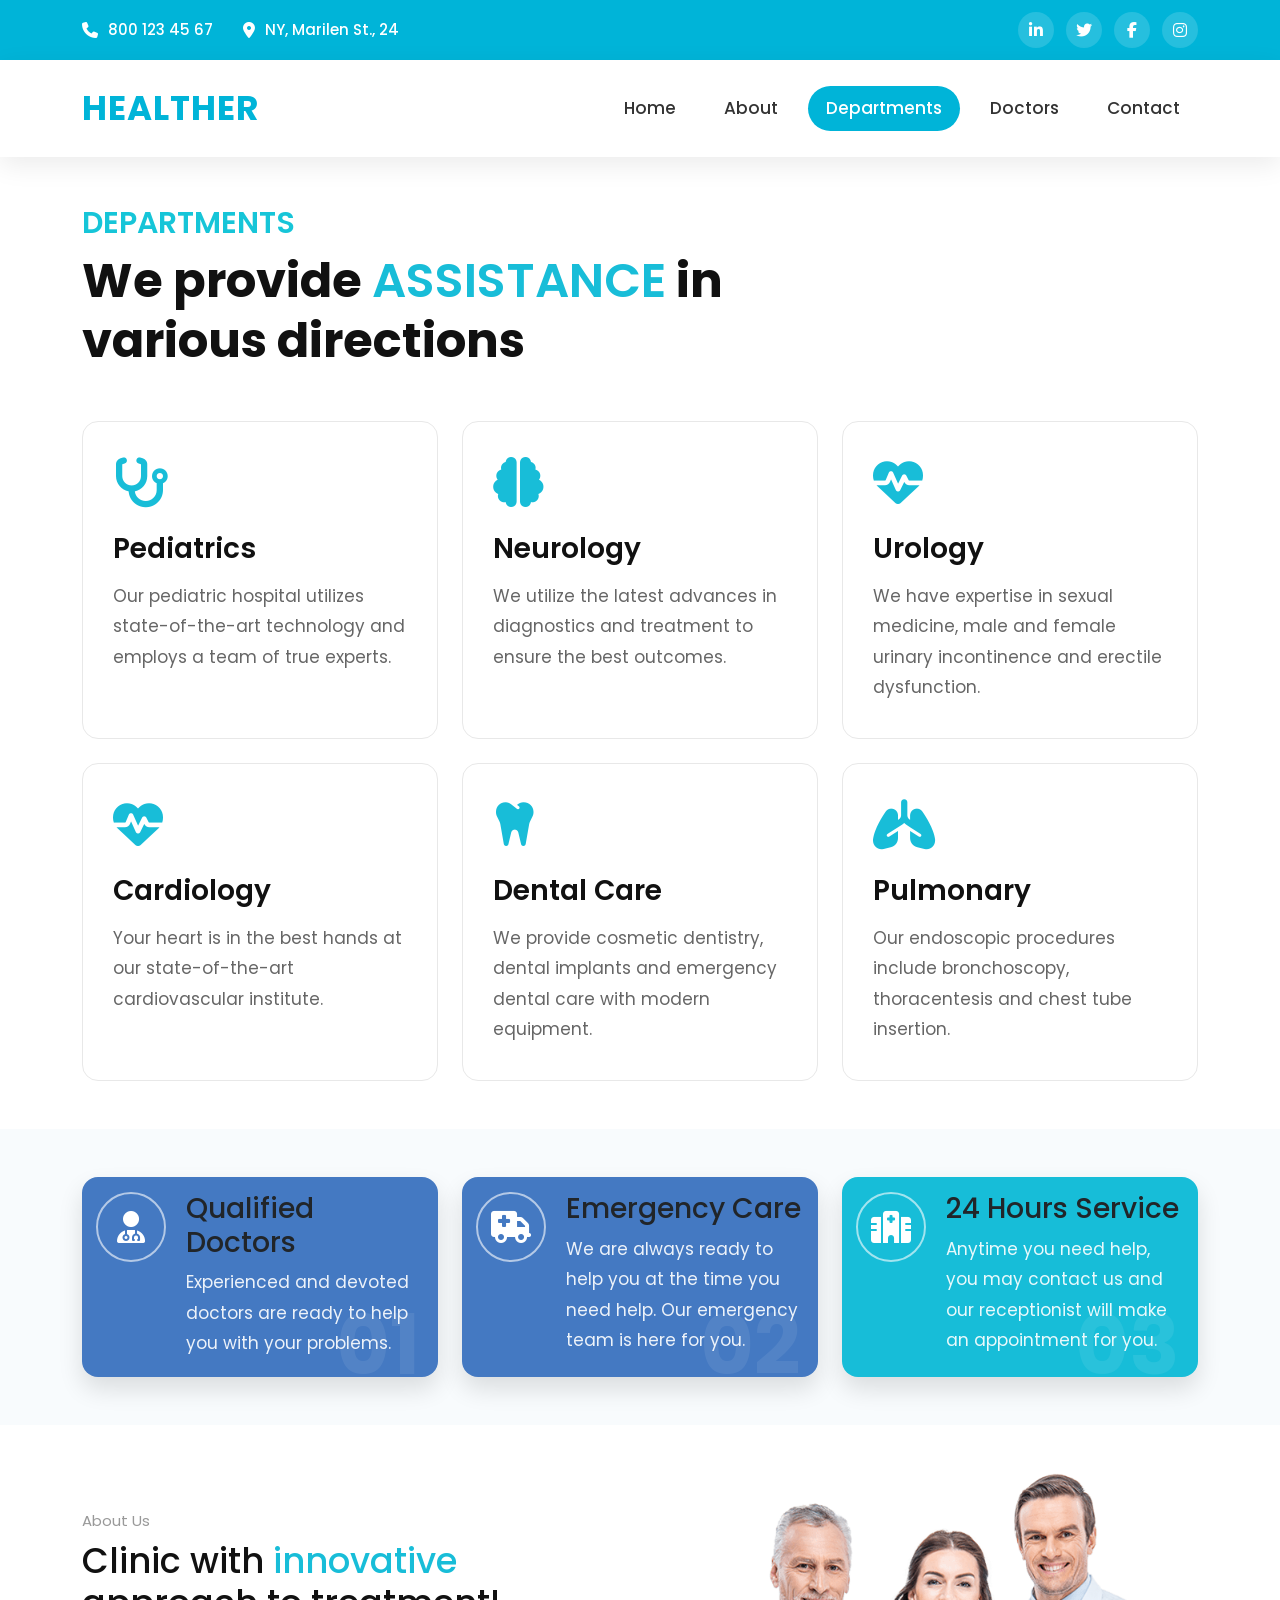
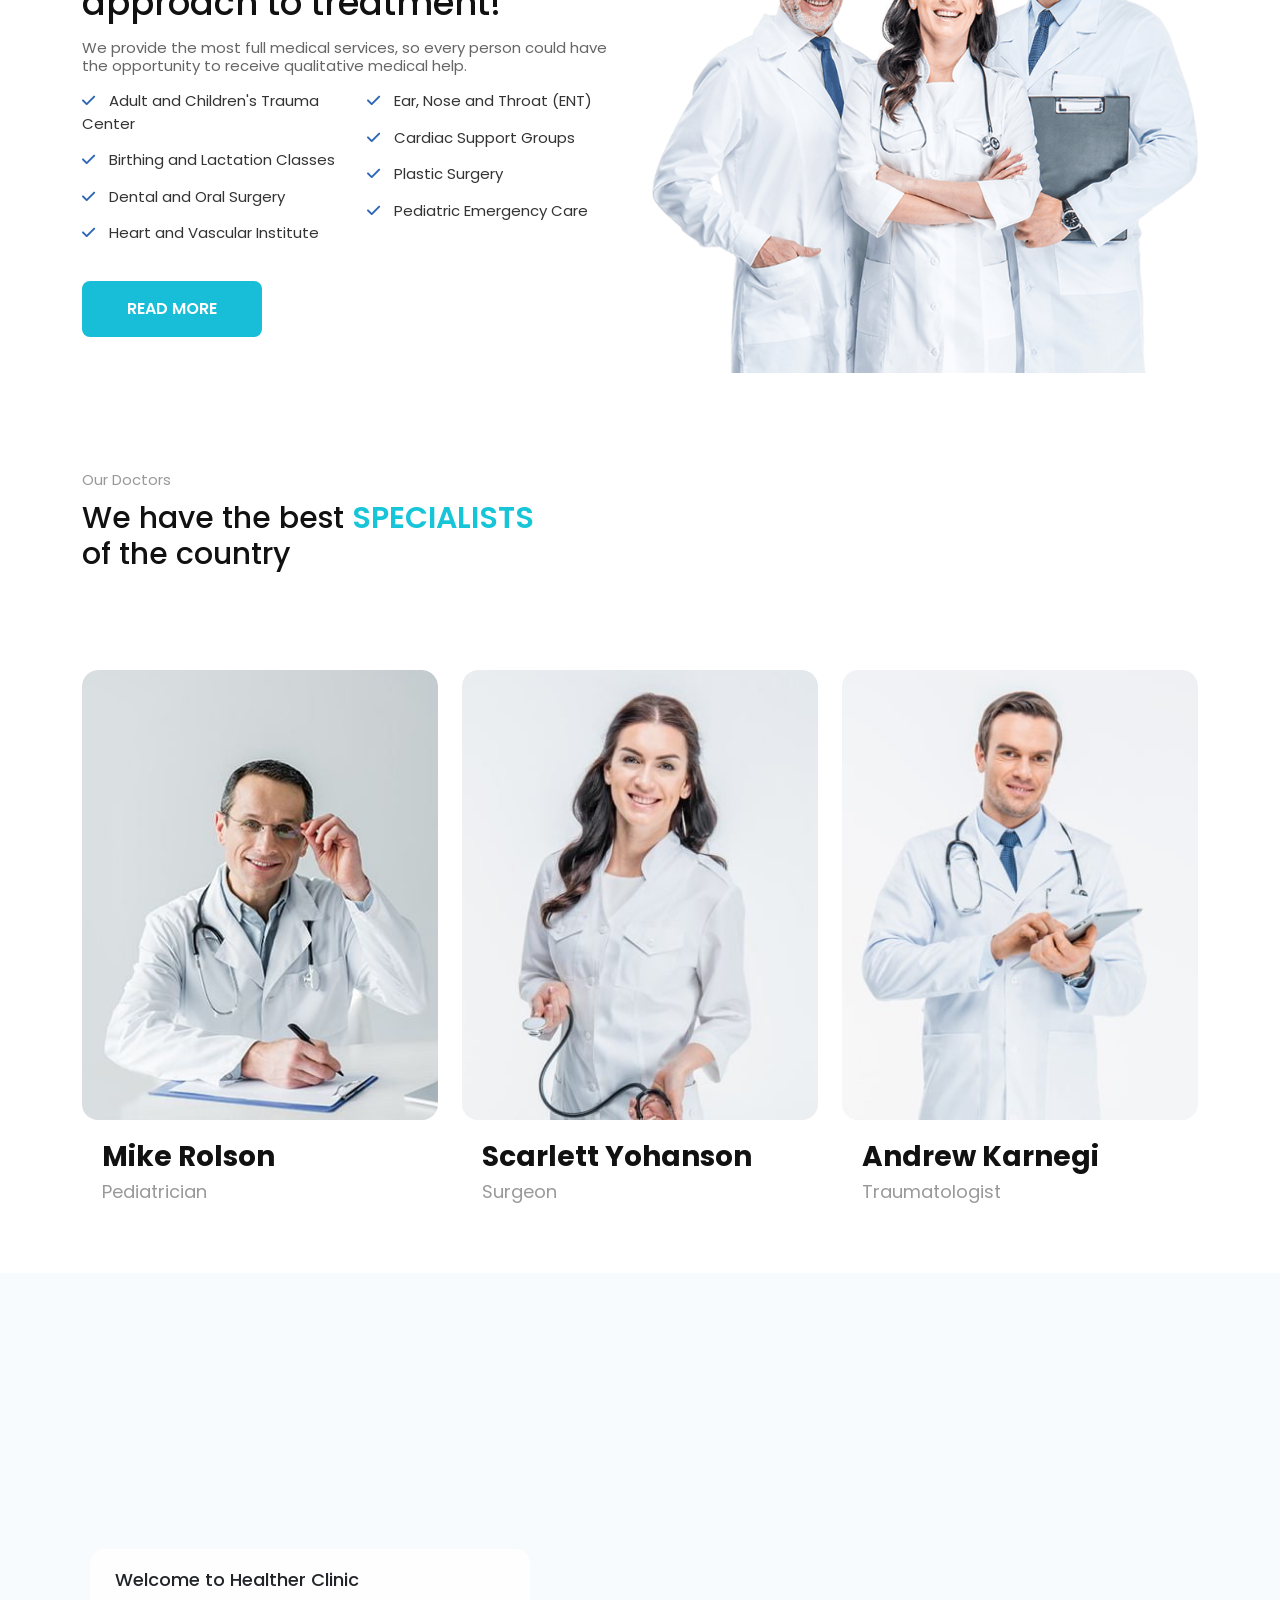
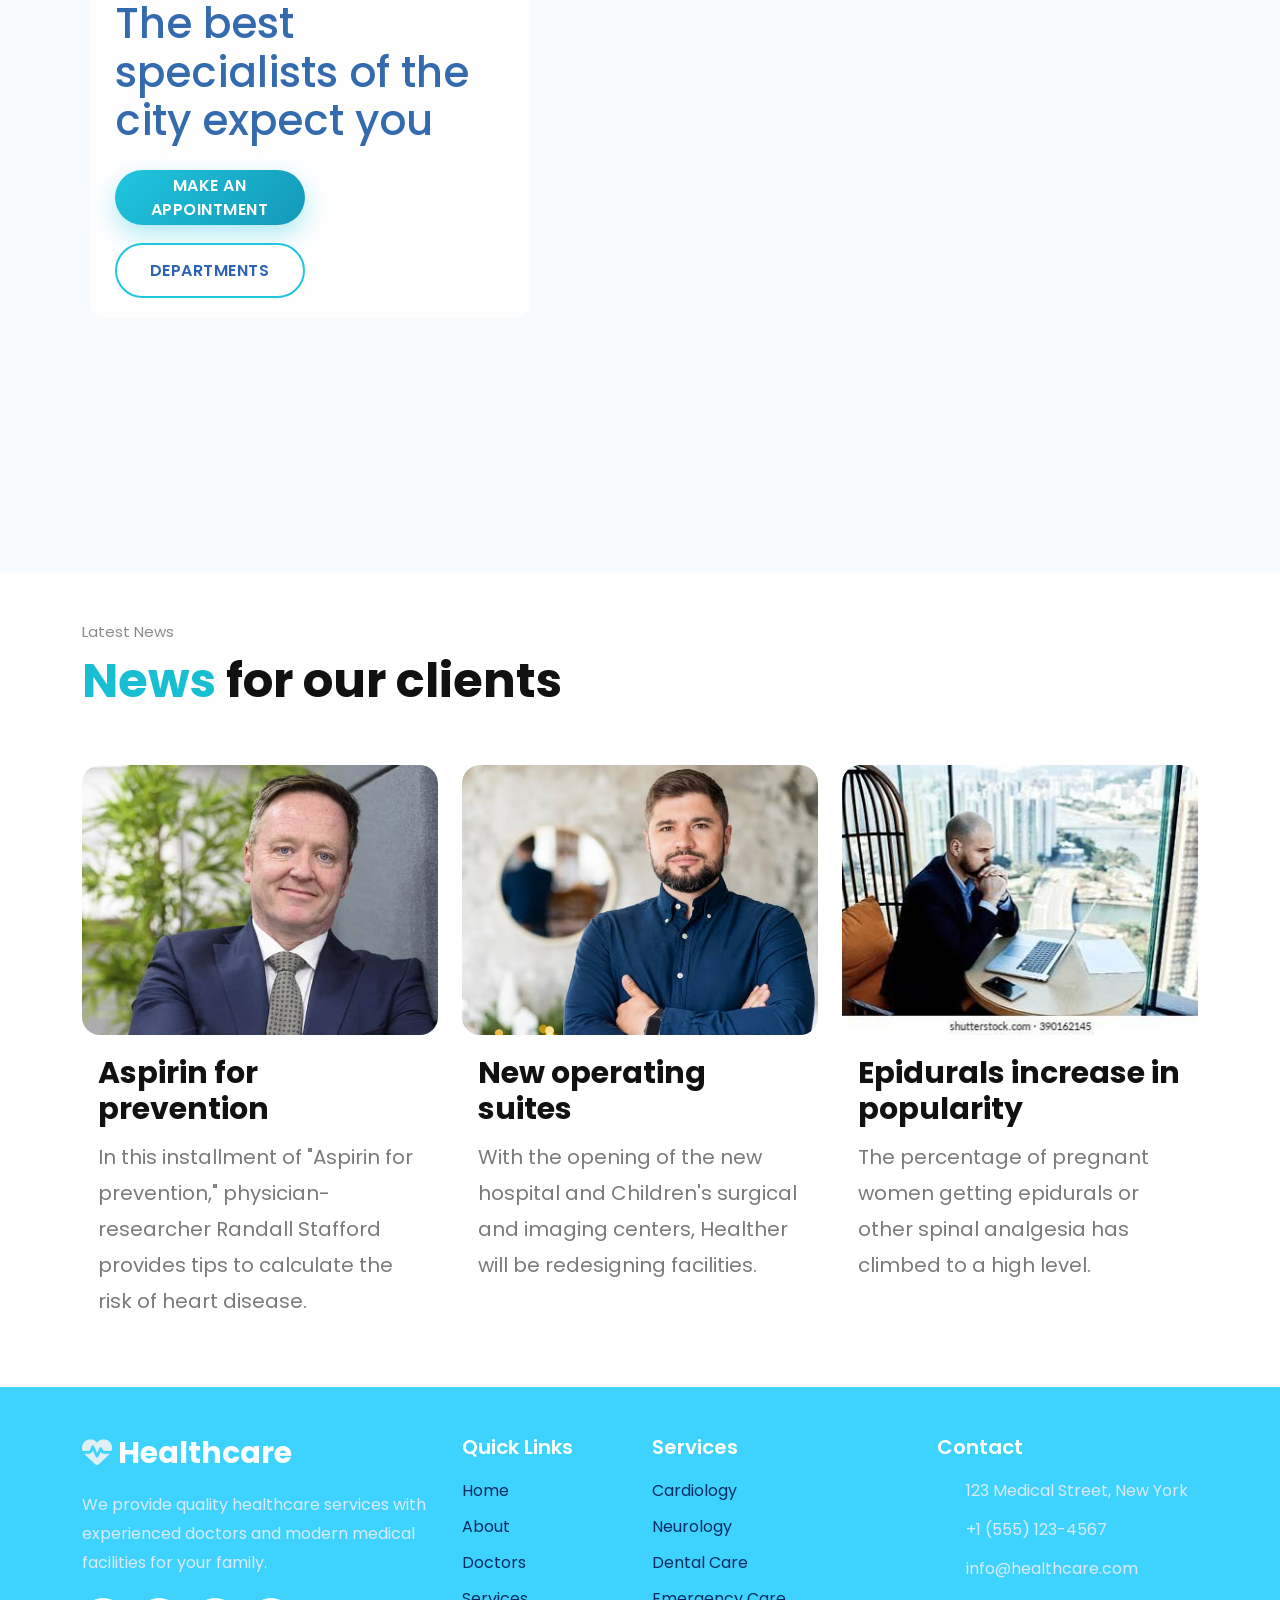
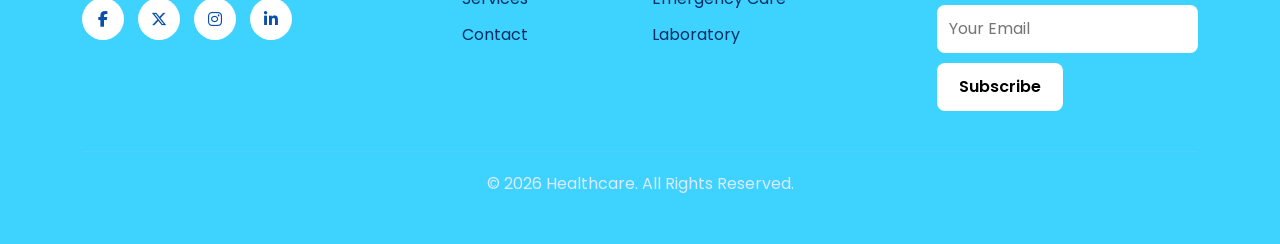
==== departments.html @ 571eec77 "Initial commit" ====
<!DOCTYPE html>
<html lang="en">
<head>
<meta charset="UTF-8">
<meta name="viewport" content="width=device-width, initial-scale=1.0">

<link href="https://cdn.jsdelivr.net/npm/bootstrap@5.3.7/dist/css/bootstrap.min.css" rel="stylesheet">

<link rel="stylesheet" href="style.css">

<link rel="stylesheet" href="https://cdnjs.cloudflare.com/ajax/libs/font-awesome/6.7.2/css/all.min.css">
</head>

<body>

<!-- Top Bar -->

<div class="top-bar">
    <div class="container">

        <div class="left-info">
            <span><i class="fa-solid fa-phone"></i> 800 123 45 67</span>

            <span><i class="fa-solid fa-location-dot"></i> NY, Marilen St., 24</span>
        </div>

        <div class="right-info">
            <a href="#"><i class="fab fa-linkedin-in"></i></a>
            <a href="#"><i class="fab fa-twitter"></i></a>
            <a href="#"><i class="fab fa-facebook-f"></i></a>
            <a href="#"><i class="fab fa-instagram"></i></a>
        </div>

    </div>
</div>

<!-- Header -->

<header>

<div class="container">

<nav class="navbar navbar-expand-lg">

<a class="navbar-brand logo" href="#">
    HEALTHER
</a>

<button class="navbar-toggler" type="button" data-bs-toggle="collapse" data-bs-target="#menu">

<span class="navbar-toggler-icon"></span>

</button>

<div class="collapse navbar-collapse justify-content-end" id="menu">

<ul class="navbar-nav">

    <li class="nav-item">
        <a class="nav-link" href="index.html">Home</a>
    </li>

    <li class="nav-item">
        <a class="nav-link " href="about.html">About</a>
    </li>

    <li class="nav-item">
        <a class="nav-link active" href="departments.html">Departments</a>
    </li>

    <li class="nav-item">
        <a class="nav-link" href="doctors.html">Doctors</a>
    </li>

    <li class="nav-item">
        <a class="nav-link" href="contact.html">Contact</a>
    </li>

</ul>

</div>

</nav>

</div>

</header>

   

<section class="department py-5">
    <div class="container">

        <div class="section-title">
            <span>Departments</span>
            <h2>We provide <span>assistance</span> in<br>various directions</h2>
        </div>

        <div class="row g-4">

            <!-- Card -->
            <div class="col-lg-4 col-md-6">
                <div class="department-card">
                    <i class="fa-solid fa-stethoscope"></i>
                    <h3>Pediatrics</h3>
                    <p>
                        Our pediatric hospital utilizes state-of-the-art technology
                        and employs a team of true experts.
                    </p>
                </div>
            </div>

            <div class="col-lg-4 col-md-6">
                <div class="department-card">
                    <i class="fa-solid fa-brain"></i>
                    <h3>Neurology</h3>
                    <p>
                        We utilize the latest advances in diagnostics and treatment
                        to ensure the best outcomes.
                    </p>
                </div>
            </div>

            <div class="col-lg-4 col-md-6">
                <div class="department-card">
                    <i class="fa-solid fa-heart-pulse"></i>
                    <h3>Urology</h3>
                    <p>
                        We have expertise in sexual medicine, male and female urinary
                        incontinence and erectile dysfunction.
                    </p>
                </div>
            </div>

            <div class="col-lg-4 col-md-6">
                <div class="department-card">
                    <i class="fa-solid fa-heart-pulse"></i>
                    <h3>Cardiology</h3>
                    <p>
                        Your heart is in the best hands at our state-of-the-art
                        cardiovascular institute.
                    </p>
                </div>
            </div>

            <div class="col-lg-4 col-md-6">
                <div class="department-card">
                    <i class="fa-solid fa-tooth"></i>
                    <h3>Dental Care</h3>
                    <p>
                        We provide cosmetic dentistry, dental implants and emergency
                        dental care with modern equipment.
                    </p>
                </div>
            </div>

            <div class="col-lg-4 col-md-6">
                <div class="department-card">
                    <i class="fa-solid fa-lungs"></i>
                    <h3>Pulmonary</h3>
                    <p>
                        Our endoscopic procedures include bronchoscopy,
                        thoracentesis and chest tube insertion.
                    </p>
                </div>
            </div>

        </div>

    </div>
</section>
<section class="container py-5">
    <div class="row g-4">

        <!-- Box 1 -->
        <div class="col-lg-4 col-md-6">
            <div class="service-box">
                <div class="icon">
                    <i class="fa-solid fa-user-doctor"></i>
                </div>

                <div class="content">
                    <h3>Qualified Doctors</h3>
                    <p>
                        Experienced and devoted doctors are ready to help you
                        with your problems.
                    </p>
                </div>

                <span class="number">01</span>
            </div>
        </div>

        <!-- Box 2 -->
        <div class="col-lg-4 col-md-6">
            <div class="service-box">
                <div class="icon">
                    <i class="fa-solid fa-truck-medical"></i>
                </div>

                <div class="content">
                    <h3>Emergency Care</h3>
                    <p>
                        We are always ready to help you at the time you need
                        help. Our emergency team is here for you.
                    </p>
                </div>

                <span class="number">02</span>
            </div>
        </div>

        <!-- Box 3 -->
        <div class="col-lg-4 col-md-12">
            <div class="service-box active">
                <div class="icon">
                    <i class="fa-solid fa-hospital"></i>
                </div>

                <div class="content">
                    <h3>24 Hours Service</h3>
                    <p>
                        Anytime you need help, you may contact us and our
                        receptionist will make an appointment for you.
                    </p>
                </div>

                <span class="number">03</span>
            </div>
        </div>

    </div>
</section>
<section class="about py-5">
    <div class="container">
        <div class="row align-items-center">

            <!-- Left -->
            <div class="col-lg-6">

                <span class="sub-title">About Us</span>

                <h4>
                    Clinic with <span>innovative</span><br>
                    approach to treatment!
                </h4>

                <p class="about-text">
                    We provide the most full medical services, so every person
                    could have the opportunity to receive qualitative medical help.
                </p>

                <div class="row">

                    <div class="col-md-6">
                        <ul class="about-list">
                            <li><i class="fa-solid fa-check"></i> Adult and Children's Trauma Center</li>
                            <li><i class="fa-solid fa-check"></i> Birthing and Lactation Classes</li>
                            <li><i class="fa-solid fa-check"></i> Dental and Oral Surgery</li>
                            <li><i class="fa-solid fa-check"></i> Heart and Vascular Institute</li>
                          
                        </ul>
                    </div>

                    <div class="col-md-6">
                        <ul class="about-list">
                            <li><i class="fa-solid fa-check"></i> Ear, Nose and Throat (ENT)</li>
                            <li><i class="fa-solid fa-check"></i> Cardiac Support Groups</li>
                            <li><i class="fa-solid fa-check"></i> Plastic Surgery</li>
                            <li><i class="fa-solid fa-check"></i> Pediatric Emergency Care</li>
                        </ul>
                    </div>

                </div>

                <a href="#" class="about-btn">Read More</a>

            </div>

            <!-- Right -->
            <div class="col-lg-6 text-center">
                <img src="images/doctors.webp" class="img-fluid doctor-img" alt="">
            </div>

        </div>
    </div>
</section>
<section class="doctors-section py-5">
    <div class="container">

        <!-- Heading -->
        <div class="row mb-5">
            <div class="col-lg-6">
                <span class="sub-title">Our Doctors</span>

                <h2 class="section-title">
                    We have the best
                    <span>specialists</span><br>
                    of the country
                </h2>
            </div>
        </div>

        <!-- Doctors -->
        <div class="row g-4">

            <!-- Doctor 1 -->
            <div class="col-lg-4 col-md-6 col-12">
                <div class="doctor-card">
                    <img src="images/doctor1.jpg" alt="Doctor">

                    <div class="doctor-info">
                        <h4>Mike Rolson</h4>
                        <p>Pediatrician</p>
                    </div>
                </div>
            </div>

            <!-- Doctor 2 -->
            <div class="col-lg-4 col-md-6 col-12">
                <div class="doctor-card">
                    <img src="images/doctor2.jpg" alt="Doctor">

                    <div class="doctor-info">
                        <h4>Scarlett Yohanson</h4>
                        <p>Surgeon</p>
                    </div>
                </div>
            </div>

            <!-- Doctor 3 -->
            <div class="col-lg-4 col-md-6 col-12">
                <div class="doctor-card">
                    <img src="images/doctor3.jpg" alt="Doctor">

                    <div class="doctor-info">
                        <h4>Andrew Karnegi</h4>
                        <p>Traumatologist</p>
                    </div>
                </div>
            </div>

        </div>

    </div>
</section>
  <section class="hero">

    <div class="hero-box">

        <h4>Welcome to Healther Clinic</h4>

        <h1>
            The best specialists of the city expect you
        </h1>

        <div class="hero-btn">

            <a href="#" class="btn1">
                MAKE AN APPOINTMENT
            </a>

            <a href="#" class="btn2">
                DEPARTMENTS
            </a>

        </div>

    </div>



</section>
<section class="news-section py-5">
    <div class="container">

        <!-- Heading -->
        <div class="row mb-5">
            <div class="col-lg-6">
                <span class="news-subtitle">Latest News</span>

                <h2 class="news-title">
                    <span>News</span> for our clients
                </h2>
            </div>
        </div>

        <!-- News Cards -->
        <div class="row g-4">

            <!-- Card 1 -->
            <div class="col-lg-4 col-md-6 col-12">

                <div class="news-card">

                    <img src="images/news1.jpg" alt="">

                    <div class="news-content">

                        <h3>Aspirin for prevention</h3>

                        <p>
                            In this installment of "Aspirin for prevention,"
                            physician-researcher Randall Stafford provides
                            tips to calculate the risk of heart disease.
                        </p>

                    </div>

                </div>

            </div>

            <!-- Card 2 -->
            <div class="col-lg-4 col-md-6 col-12">

                <div class="news-card">

                    <img src="images/news2.jpg" alt="">

                    <div class="news-content">

                        <h3>New operating suites</h3>

                        <p>
                            With the opening of the new hospital and
                            Children's surgical and imaging centers,
                            Healther will be redesigning facilities.
                        </p>

                    </div>

                </div>

            </div>

            <!-- Card 3 -->
            <div class="col-lg-4 col-md-6 col-12">

                <div class="news-card">

                    <img src="images/news3.jpg" alt="">

                    <div class="news-content">

                        <h3>Epidurals increase in popularity</h3>

                        <p>
                            The percentage of pregnant women getting
                            epidurals or other spinal analgesia has
                            climbed to a high level.
                        </p>

                    </div>

                </div>

            </div>

        </div>

    </div>
</section>

<footer class="footer py-5">
    <div class="container">

        <div class="row gy-4">

            <!-- Logo -->
            <div class="col-lg-4 col-md-6">
                <h3 class="footer-logo">
                    <i class="fa-solid fa-heart-pulse"></i> Healthcare
                </h3>

                <p>
                    We provide quality healthcare services with experienced
                    doctors and modern medical facilities for your family.
                </p>

                <div class="social-icons">
                    <a href="#"><i class="fa-brands fa-facebook-f"></i></a>
                    <a href="#"><i class="fa-brands fa-x-twitter"></i></a>
                    <a href="#"><i class="fa-brands fa-instagram"></i></a>
                    <a href="#"><i class="fa-brands fa-linkedin-in"></i></a>
                </div>
            </div>

            <!-- Links -->
            <div class="col-lg-2 col-md-6">
                <h5>Quick Links</h5>

                <ul class="footer-links">
                    <li><a href="#">Home</a></li>
                    <li><a href="#">About</a></li>
                    <li><a href="#">Doctors</a></li>
                    <li><a href="#">Services</a></li>
                    <li><a href="#">Contact</a></li>
                </ul>
            </div>

            <!-- Services -->
            <div class="col-lg-3 col-md-6">
                <h5>Services</h5>

                <ul class="footer-links">
                    <li><a href="#">Cardiology</a></li>
                    <li><a href="#">Neurology</a></li>
                    <li><a href="#">Dental Care</a></li>
                    <li><a href="#">Emergency Care</a></li>
                    <li><a href="#">Laboratory</a></li>
                </ul>
            </div>

            <!-- Contact -->
            <div class="col-lg-3 col-md-6">
                <h5>Contact</h5>

                <div class="contact-item">
                    <i class="fa-solid fa-location-dot"></i>
                    123 Medical Street, New York
                </div>

                <div class="contact-item">
                    <i class="fa-solid fa-phone"></i>
                    +1 (555) 123-4567
                </div>

                <div class="contact-item">
                    <i class="fa-solid fa-envelope"></i>
                    info@healthcare.com
                </div>

                <div class="newsletter mt-4">
                    <input type="email" placeholder="Your Email">
                    <button>Subscribe</button>
                </div>
            </div>

        </div>

        <hr>

        <div class="copyright">
            © 2026 Healthcare. All Rights Reserved.
        </div>

    </div>
</footer>

<script src="https://cdn.jsdelivr.net/npm/bootstrap@5.3.7/dist/js/bootstrap.bundle.min.js"></script>

</body>
</html>
---- style.css ----
/* ==========================
   GOOGLE FONT
========================== */
@import url('https://fonts.googleapis.com/css2?family=Poppins:wght@300;400;500;600;700&display=swap');

*{
    margin:0;
    padding:0;
    box-sizing:border-box;
    font-family:'Poppins',sans-serif;
}

body{
    background:#f8fbfd;
}

/* ==========================
   TOP BAR
========================== */

.top-bar{
    background:#00b4d8;
    color:#fff;
    padding:12px 0;
}

.top-bar .container{
    display:flex;
    justify-content:space-between;
    align-items:center;
    flex-wrap:wrap;
}

.left-info{
    display:flex;
    align-items:center;
    gap:30px;
}

.left-info span{
    display:flex;
    align-items:center;
    gap:10px;
    font-size:15px;
    font-weight:500;
}

.left-info i{
    color:#fff;
    font-size:16px;
}

.right-info{
    display:flex;
    gap:12px;
}

.right-info a{
    width:36px;
    height:36px;
    display:flex;
    justify-content:center;
    align-items:center;
    border-radius:50%;
    background:rgba(255,255,255,.15);
    color:#fff;
    text-decoration:none;
    transition:.4s;
}

.right-info a:hover{
    background:#fff;
    color:#00b4d8;
    transform:translateY(-3px);
}

/* ==========================
   HEADER
========================== */

header{
    background:#fff;
    position:sticky;
    top:0;
    z-index:999;
    box-shadow:0 8px 25px rgba(0,0,0,.08);
}

.navbar{
    padding:18px 0;
}

.logo{
    font-size:34px;
    font-weight:700;
    color:#00b4d8 !important;
    text-decoration:none;
    letter-spacing:1px;
}

.navbar-nav{
    gap:12px;
}

.nav-link{
    color:#333 !important;
    font-size:17px;
    font-weight:500;
    padding:10px 18px !important;
    border-radius:30px;
    transition:.4s;
}

.nav-link:hover,
.nav-link.active{
    background:#00b4d8;
    color:#fff !important;
}

.navbar-toggler{
    border:none;
}

.navbar-toggler:focus{
    box-shadow:none;
}

/* ==========================
   RESPONSIVE
========================== */

@media(max-width:991px){

    .top-bar .container{
        flex-direction:column;
        gap:15px;
        text-align:center;
    }

    .left-info{
        justify-content:center;
        gap:15px;
        flex-wrap:wrap;
    }

    .right-info{
        justify-content:center;
    }

    .navbar-collapse{
        margin-top:20px;
        background:#fff;
        padding:20px;
        border-radius:12px;
        box-shadow:0 10px 25px rgba(0,0,0,.08);
    }

    .navbar-nav{
        gap:8px;
    }

    .nav-link{
        text-align:center;
    }
}
.hero{
    width:100%;
    height:100vh;
    background:url("back.webp") center center/cover no-repeat;
    display:flex;
    align-items:center;
    padding:0 7%;
}
.hero-box{
    width:40%;
    max-width:500px;
    padding:20px 25px;   /* Pehle 50px tha */
    margin-top:20px;
    border-radius:15px;
    background:rgba(255,255,255,.85);
}

.hero-box h4{
    font-size:18px;
    margin-bottom:10px;
}

.hero-box h1{
    color: #346bae;
    font-size:42px;
    line-height:1.15;
    margin-bottom:20px;   /* Pehle 45px tha */
}

.hero-btn{
    display:flex;
    gap:18px;
    margin-top:25px;
    flex-wrap:wrap;
}

.btn1,
.btn2{
    display:flex;
    align-items:center;
    justify-content:center;
    width:190px;
    height:55px;
    text-decoration:none;
    font-size:16px;
    font-weight:600;
    border-radius:50px;      /* Pill Shape */
    transition:.35s ease;
    letter-spacing:.5px;
}

/* Primary Button */
.btn1{
    display: flex;
    text-align: center;
    background:linear-gradient(135deg,#20c6df,#1398b8);
    color:#fff;
    border:none;
    box-shadow:0 10px 25px rgba(32,198,223,.35);
}

.btn1:hover{
    transform:translateY(-4px);
    box-shadow:0 15px 35px rgba(32,198,223,.45);
}

/* Secondary Button */
.btn2{
    background:#fff;
    color:#2d63b4;
    border:2px solid #20c6df;
}

.btn2:hover{
    background:#20c6df;
    color:#fff;
    border-color:#20c6df;
    transform:translateY(-4px);
    box-shadow:0 15px 35px rgba(32,198,223,.35);
}

/* Responsive */
@media(max-width:768px){
    .hero-btn{
        flex-direction:column;
    }

    .btn1,
    .btn2{
        width:100%;
    }
}
.service-box{
    position: relative;
    display: flex;
    align-items: flex-start;
    gap: 20px;
    padding: 15px 14px;
    background: #4479c2;
    border-radius: 16px;
    min-height: 200px;          /* tino boxes same height */
    overflow: hidden;
    transition: .35s ease;
    box-shadow: 0 12px 25px rgba(0,0,0,.12);
}

.service-box.active{
    background:#17bdd8;
}

.service-box:hover{
    transform: translateY(-8px);
    box-shadow: 0 18px 35px rgba(0,0,0,.18);
}

.icon{
    width:70px;
    height:70px;
    border:2px solid rgba(255,255,255,.6);
    border-radius:50%;
    display:flex;
    justify-content:center;
    align-items:center;
    flex-shrink:0;
}

.icon i{
    font-size:32px;
    color:#fff;
}

.content{
    flex:1;
}



.content p{
    color:rgba(255,255,255,.9);
    font-size:17px;
    line-height:1.8;
    margin:0;
}

.number{
    position:absolute;
    right:18px;
    bottom:-10px;
    font-size:82px;
    font-weight:700;
    color:rgba(255,255,255,.08);
    line-height:1;
}
.about{
    padding:90px 20px;
    background:#fff;
}

.sub-title{
    color:#1d4d8d;
    font-size:18px;
    display:block;
    margin-bottom:15px;
}

.about h4{
    font-size:35px;
    font-weight:500;
    color:#111;
    line-height:1.2;
    margin-bottom:15px;
}

.about h4 span{
    color:#18bdd8;
}

.about-text{
    color:#666;
    font-size:15px;
    line-height:1.2;
    margin-bottom:15px;
}

.about-list{
    list-style:none;
    padding:0;
}

.about-list li{
    font-size:15px;
    color:#333;
    margin-bottom:14px;
}

.about-list i{
    color:#2f67b6;
    margin-right:10px;
}

.about-btn{
    display:inline-block;
    margin-top:20px;
    padding:16px 45px;
    background:#18bdd8;
    color:#fff;
    text-decoration:none;
    border-radius:8px;
    font-weight:600;
    text-transform:uppercase;
    transition:.3s;
}

.about-btn:hover{
    background:#2f67b6;
    color:#fff;
}

.doctor-img{
    max-width:100%;
}
.department{
    padding:90px 0;
    background:#fff;
}

.section-title{
    margin-bottom:50px;
}

.section-title span{
    color:#18bdd8;
    font-size:48px;
    font-weight:600;
    text-transform:uppercase;
}

.section-title h2{
    font-size:48px;
    font-weight:700;
    line-height:1.25;
    color:#111;
    margin-top:10px;
}

.section-title h2 span{
 font-size:48px;
    color:#18bdd8;
}

.department-card{
    background:#fff;
    border:1px solid #e8e8e8;
    border-radius:16px;
    padding:35px 30px;
    height:100%;
    min-height:270px;
    transition:.35s ease;
}

.department-card:hover{
    transform:translateY(-8px);
    box-shadow:0 18px 40px rgba(0,0,0,.10);
    border-color:#18bdd8;
}

.department-card i{
    font-size:50px;
    color:#18bdd8;
    margin-bottom:25px;
}

.department-card h3{
    font-size:28px;
    font-weight:600;
    color:#111;
    margin-bottom:15px;
}

.department-card p{
    color:#666;
    font-size:17px;
    line-height:1.8;
    margin:0;
}
.doctors-section{
    background:#fff;
}

.sub-title{
    font-size:15px;
    color:#999;
    display:block;
    margin-bottom:8px;
}

.section-title{
    font-size:30px;
    font-weight:500;
    line-height:1.2;
    color:#111;
}

.section-title span{
     font-size:30px;
    color:#16c5d8;
}

.doctor-card{
    background:#fff;
    border-radius:16px;
    overflow:hidden;
    transition:.4s;
}

.doctor-card img{
    width:100%;
    height:450px;
    object-fit:cover;
    border-radius:16px;
}

.doctor-info{
    padding:20px;
}

.doctor-info h4{
    font-size:28px;
    font-weight:700;
    color:#111;
    margin-bottom:5px;
}

.doctor-info p{
    font-size:18px;
    color:#999;
    margin:0;
}

.doctor-card:hover{
    transform:translateY(-10px);
}

.doctor-card:hover img{
    transform:scale(1.05);
    transition:.4s;
}

/* Responsive */

@media(max-width:991px){

    .section-title{
        font-size:38px;
    }

    .doctor-card img{
        height:400px;
    }
}

@media(max-width:767px){

    .section-title{
        font-size:30px;
    }

    .doctor-card img{
        height:340px;
    }

    .doctor-info h4{
        font-size:24px;
    }

    .doctor-info p{
        font-size:16px;
    }
}
.news-section{
    background:#fff;
}

.news-subtitle{
    display:block;
    font-size:15px;
    color:#8b8b8b;
    margin-bottom:8px;
}

.news-title{
    font-size:48px;
    font-weight:700;
    color:#111;
    line-height:1.2;
}

.news-title span{
    color:#18bfd3;
}

.news-card{
    border-radius:18px;
    overflow:hidden;
    transition:.4s;
}

.news-card img{
    width:100%;
    height:270px;
    object-fit:cover;
    border-radius:18px;
    transition:.4s;
}

.news-content{
    padding:20px 16px;
}

.news-content h3{
    font-size:30px;
    font-weight:700;
    color:#111;
    margin-bottom:12px;
}

.news-content p{
    font-size:20px;
    color:#7a7a7a;
    line-height:1.8;
    margin:0;
}

.news-card:hover{
    transform:translateY(-8px);
}

.news-card:hover img{
    transform:scale(1.05);
}

/* Tablet */

@media(max-width:991px){

.news-title{
    font-size:38px;
}

.news-card img{
    height:240px;
}

.news-content h3{
    font-size:26px;
}

.news-content p{
    font-size:18px;
}

}

/* Mobile */

@media(max-width:767px){

.news-title{
    font-size:30px;
}

.news-card img{
    height:220px;
}

.news-content h3{
    font-size:22px;
}

.news-content p{
    font-size:16px;
}

}

.footer{
    background:#3ED3FF;
    color:#fff;
}

.footer-logo{
    font-size:30px;
    font-weight:700;
    margin-bottom:20px;
}

.footer-logo i{
    color:#dff0f5;
}

.footer p{
    color:#dbeafe;
    line-height:1.8;
}

.footer h5{
    margin-bottom:20px;
    font-weight:600;
}

.footer-links{
    list-style:none;
    padding:0;
}

.footer-links li{
    margin-bottom:12px;
}

.footer-links a{
    color:#032c62;
    text-decoration:none;
    transition:.3s;
}

.footer-links a:hover{
    color:#3ED3FF;
    padding-left:8px;
}

.contact-item{
    margin-bottom:15px;
    color:#dbeafe;
}

.contact-item i{
    color:#3ED3FF;
    width:25px;
}

.social-icons{
    margin-top:20px;
}

.social-icons a{
    width:42px;
    height:42px;
    display:inline-flex;
    justify-content:center;
    align-items:center;
    border-radius:50%;
    background:#fff;
    color:#0A4FA8;
    margin-right:10px;
    text-decoration:none;
    transition:.3s;
}

.social-icons a:hover{
    background:#3ED3FF;
    color:#fff;
    transform:translateY(-5px);
}

.newsletter{
    display:flex;
    gap:10px;
    flex-wrap:wrap;
}

.newsletter input{
    flex:1;
    min-width:180px;
    padding:12px;
    border:none;
    border-radius:8px;
}

.newsletter button{
    padding:12px 22px;
    border:none;
    color:black;;
    background:#fff;
    border-radius:8px;
    font-weight:600;
    transition:.3s;
}



.footer hr{
    border-color:rgba(255,255,255,.2);
    margin:40px 0 20px;
}

.copyright{
    text-align:center;
    color:#dbeafe;
}
/* Mobile */
@media (max-width: 767px) {
    .hero-box{
        display: none;
    }
}

/* Mobile Responsive */
@media (max-width: 767px) {

    .content{
        text-align: center; /* Agar center chahiye */
        padding: 10px;
    }

    .content h3{
        font-size: 20px;
        font-weight: 600;
        margin-bottom: 8px;
    }

    .content p{
        font-size: 14px;
        line-height: 1.6;
        margin-bottom: 0;
    }

    /* Agar icon ki class .icon hai */
    .icon{
        width: 60px;
        height: 60px;
        font-size: 28px;
        margin: 0 auto 15px;
    }

    /* Agar Font Awesome icon use ho */
    .icon i{
        font-size: 28px;
    }

}/* Mobile Responsive */
@media (max-width: 767px) {

    .content{
        text-align: center; /* Agar center chahiye */
        padding: 10px;
    }

    .content h3{
        font-size: 20px;
        font-weight: 600;
        margin-bottom: 8px;
    }

    .content p{
        font-size: 14px;
        line-height: 1.6;
        margin-bottom: 0;
    }

    /* Agar icon ki class .icon hai */
    .icon{
        width: 60px;
        height: 60px;
        font-size: 28px;
        margin: 0 auto 15px;
    }

    /* Agar Font Awesome icon use ho */
    .icon i{
        font-size: 28px;
    }

}
/* Mobile Responsive */
@media (max-width: 767px) {

    .section-title{
        text-align: center;
        margin-bottom: 30px;
    }

    .section-title span{
        font-size: 14px;
        letter-spacing: 1px;
    }

    .section-title h2{
        font-size: 28px;
        line-height: 1.3;
    }

    .section-title h2 span{
        font-size: 28px;
    }

}
/* Mobile Responsive */
@media (max-width: 767px) {

    .department-card{
        padding: 20px 15px;
        text-align: center;
    }

    .department-card i{
        font-size: 35px;
       
    }

    .department-card h3{
        font-size: 20px;
      
    }

    .department-card p{
        font-size: 14px;
        line-height: 1.6;
        margin-bottom: 0px;
    }

}
/* Mobile Responsive */
@media (max-width: 767px){

    .news-subtitle{
        font-size: 14px;
        letter-spacing: 1px;
        display: block;
        margin-bottom: 8px;
    }

    .news-title{
        font-size: 28px;
        line-height: 1.3;
        margin-bottom: 8px;
    }

    .news-title span{
        font-size: 28px;
    }
.sub-title {
    text-align: center;
}
}
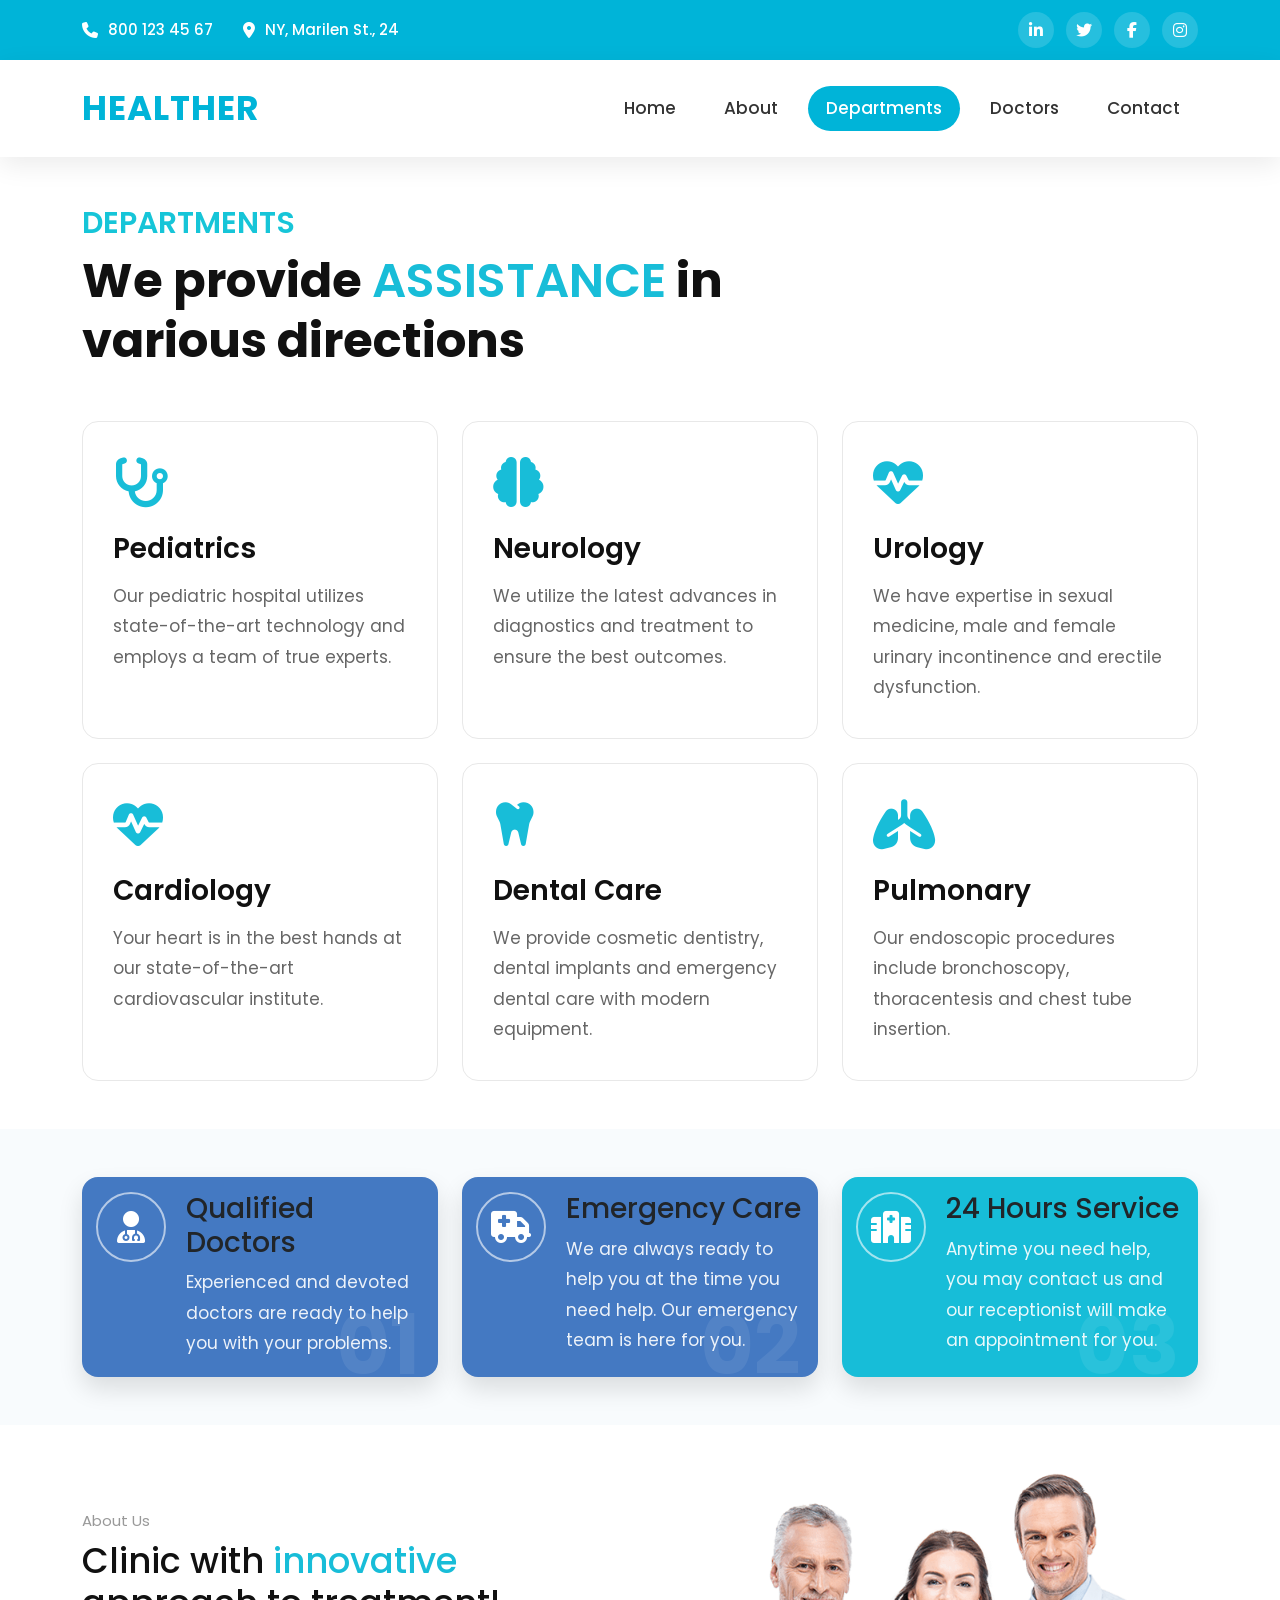
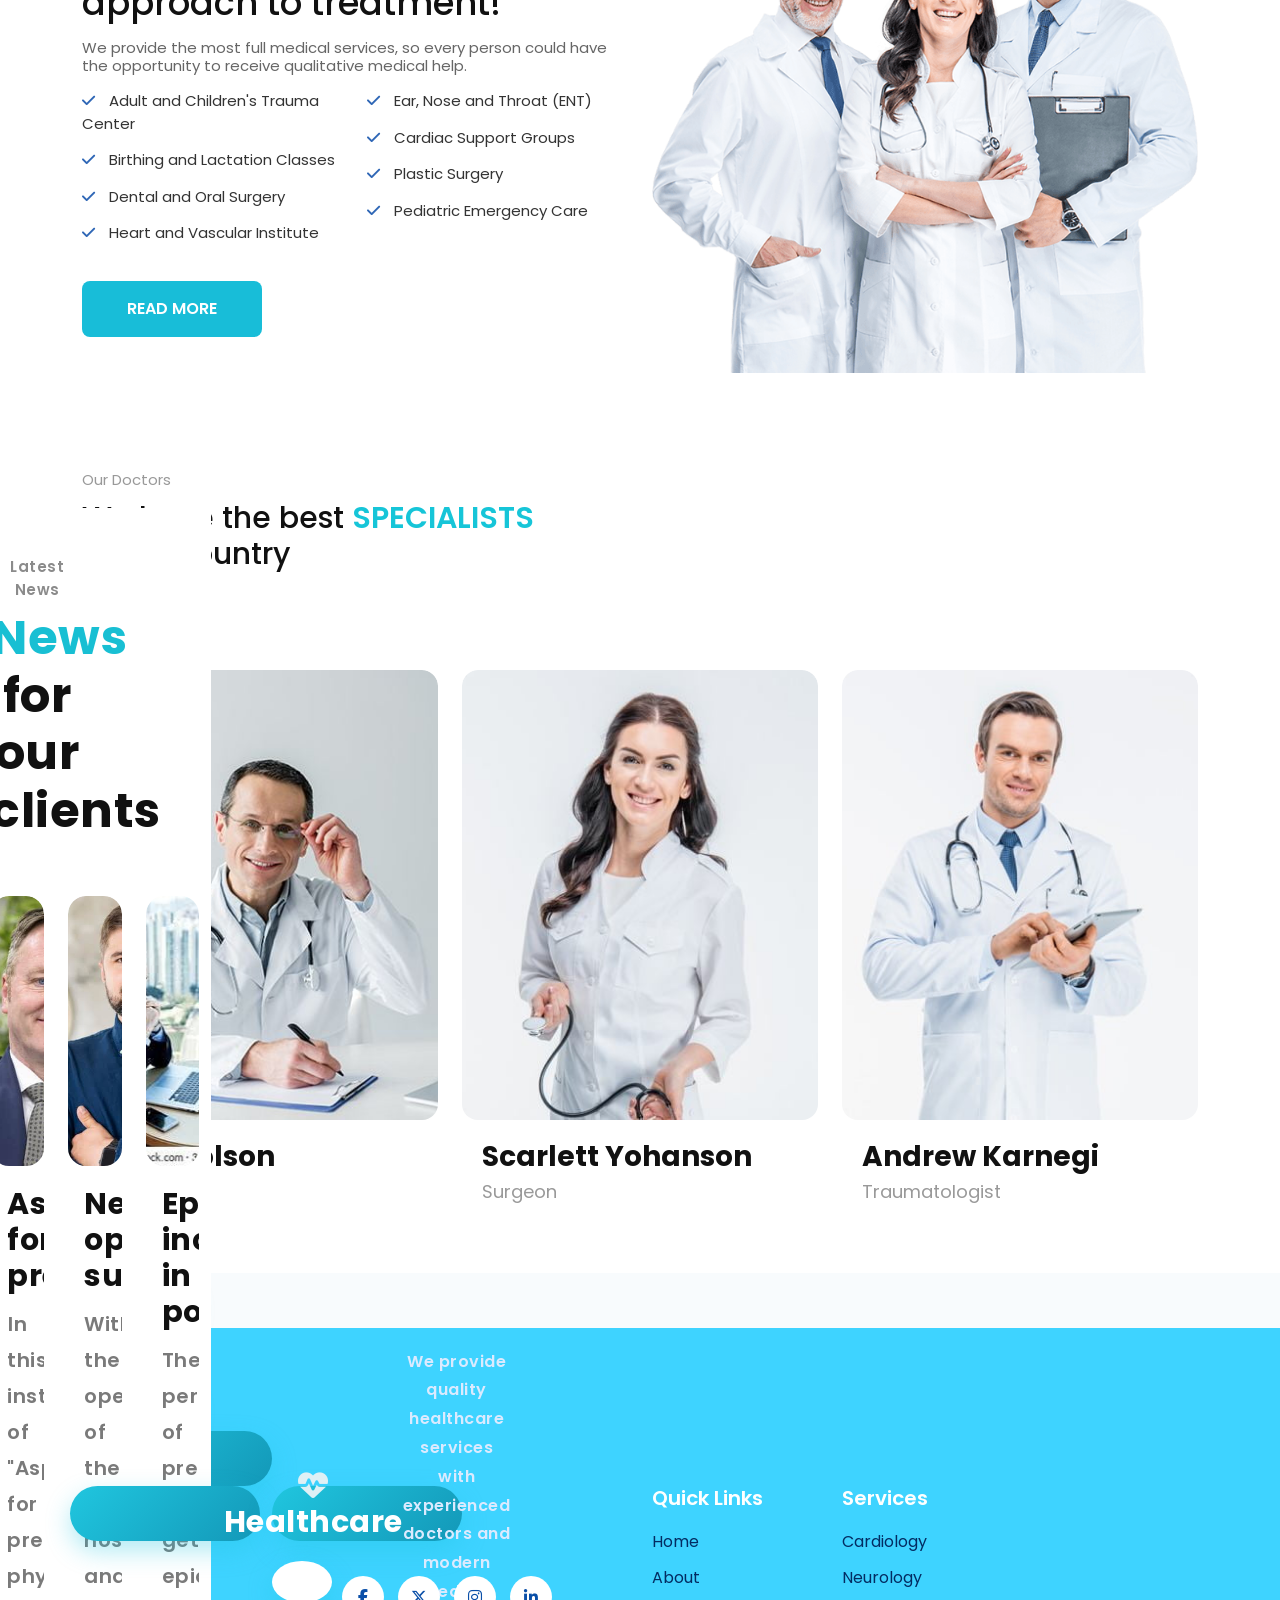
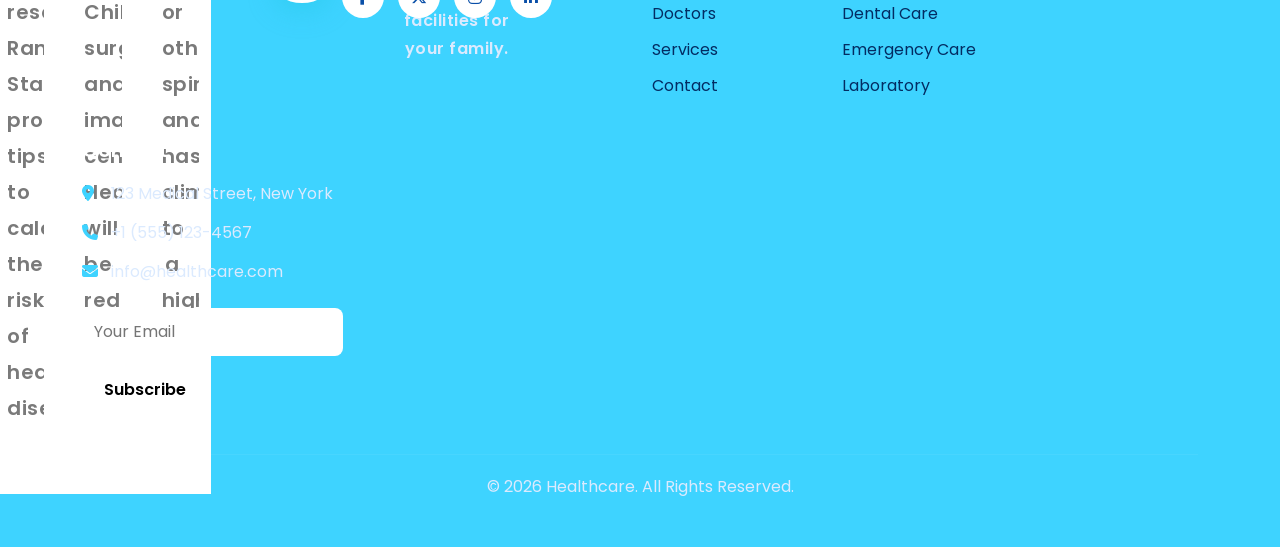
==== commit d51d4230: "Refactor hero section and update styles replace .hero with .main, tighten markup and H1 capitalizati" ====
--- a/departments.html
+++ b/departments.html
@@ -344,33 +344,9 @@
 
     </div>
 </section>
-  <section class="hero">
-
-    <div class="hero-box">
-
-        <h4>Welcome to Healther Clinic</h4>
-
-        <h1>
-            The best specialists of the city expect you
-        </h1>
-
-        <div class="hero-btn">
 
             <a href="#" class="btn1">
-                MAKE AN APPOINTMENT
-            </a>
-
-            <a href="#" class="btn2">
-                DEPARTMENTS
-            </a>
-
-        </div>
-
-    </div>
-
-
-
-</section>
+ 
 <section class="news-section py-5">
     <div class="container">
 
--- a/style.css
+++ b/style.css
@@ -163,42 +163,72 @@
         text-align:center;
     }
 }
-.hero{
+.main{
     width:100%;
     height:100vh;
-    background:url("back.webp") center center/cover no-repeat;
+    background:url("images/back.webp") center center/cover no-repeat;
     display:flex;
     align-items:center;
     padding:0 7%;
 }
 .hero-box{
-    width:40%;
-    max-width:500px;
-    padding:20px 25px;   /* Pehle 50px tha */
-    margin-top:20px;
-    border-radius:15px;
-    background:rgba(255,255,255,.85);
+     margin-top:-60%;
+    width:500px;
+    max-width:100%;
+    background:rgba(255,255,255,0.92);
+    padding:40px;
+    border-radius:20px;
+    box-shadow:0 15px 40px rgba(0,0,0,.2);
 }
 
 .hero-box h4{
-    font-size:18px;
-    margin-bottom:10px;
+    color:#00B4CA;
+    font-size:20px;
+    margin-bottom:15px;
+    font-weight:600;
 }
 
 .hero-box h1{
-    color: #346bae;
-    font-size:42px;
-    line-height:1.15;
-    margin-bottom:20px;   /* Pehle 45px tha */
+    font-size:52px;
+    line-height:1.2;
+    color:#222;
+    margin-bottom:30px;
+    font-weight:700;
 }
 
 .hero-btn{
     display:flex;
-    gap:18px;
-    margin-top:25px;
+    gap:15px;
     flex-wrap:wrap;
 }
 
+.btn1,
+.btn2{
+    padding:15px 30px;
+    text-decoration:none;
+    border-radius:50px;
+    font-weight:600;
+    transition:.3s;
+}
+
+.btn1{
+    background:#0d6efd;
+    color:#fff;
+}
+
+.btn1:hover{
+    background:#084298;
+}
+
+.btn2{
+    border:2px solid #0d6efd;
+    color:#0d6efd;
+}
+
+.btn2:hover{
+    background:#0d6efd;
+    color:#fff;
+}
 .btn1,
 .btn2{
     display:flex;
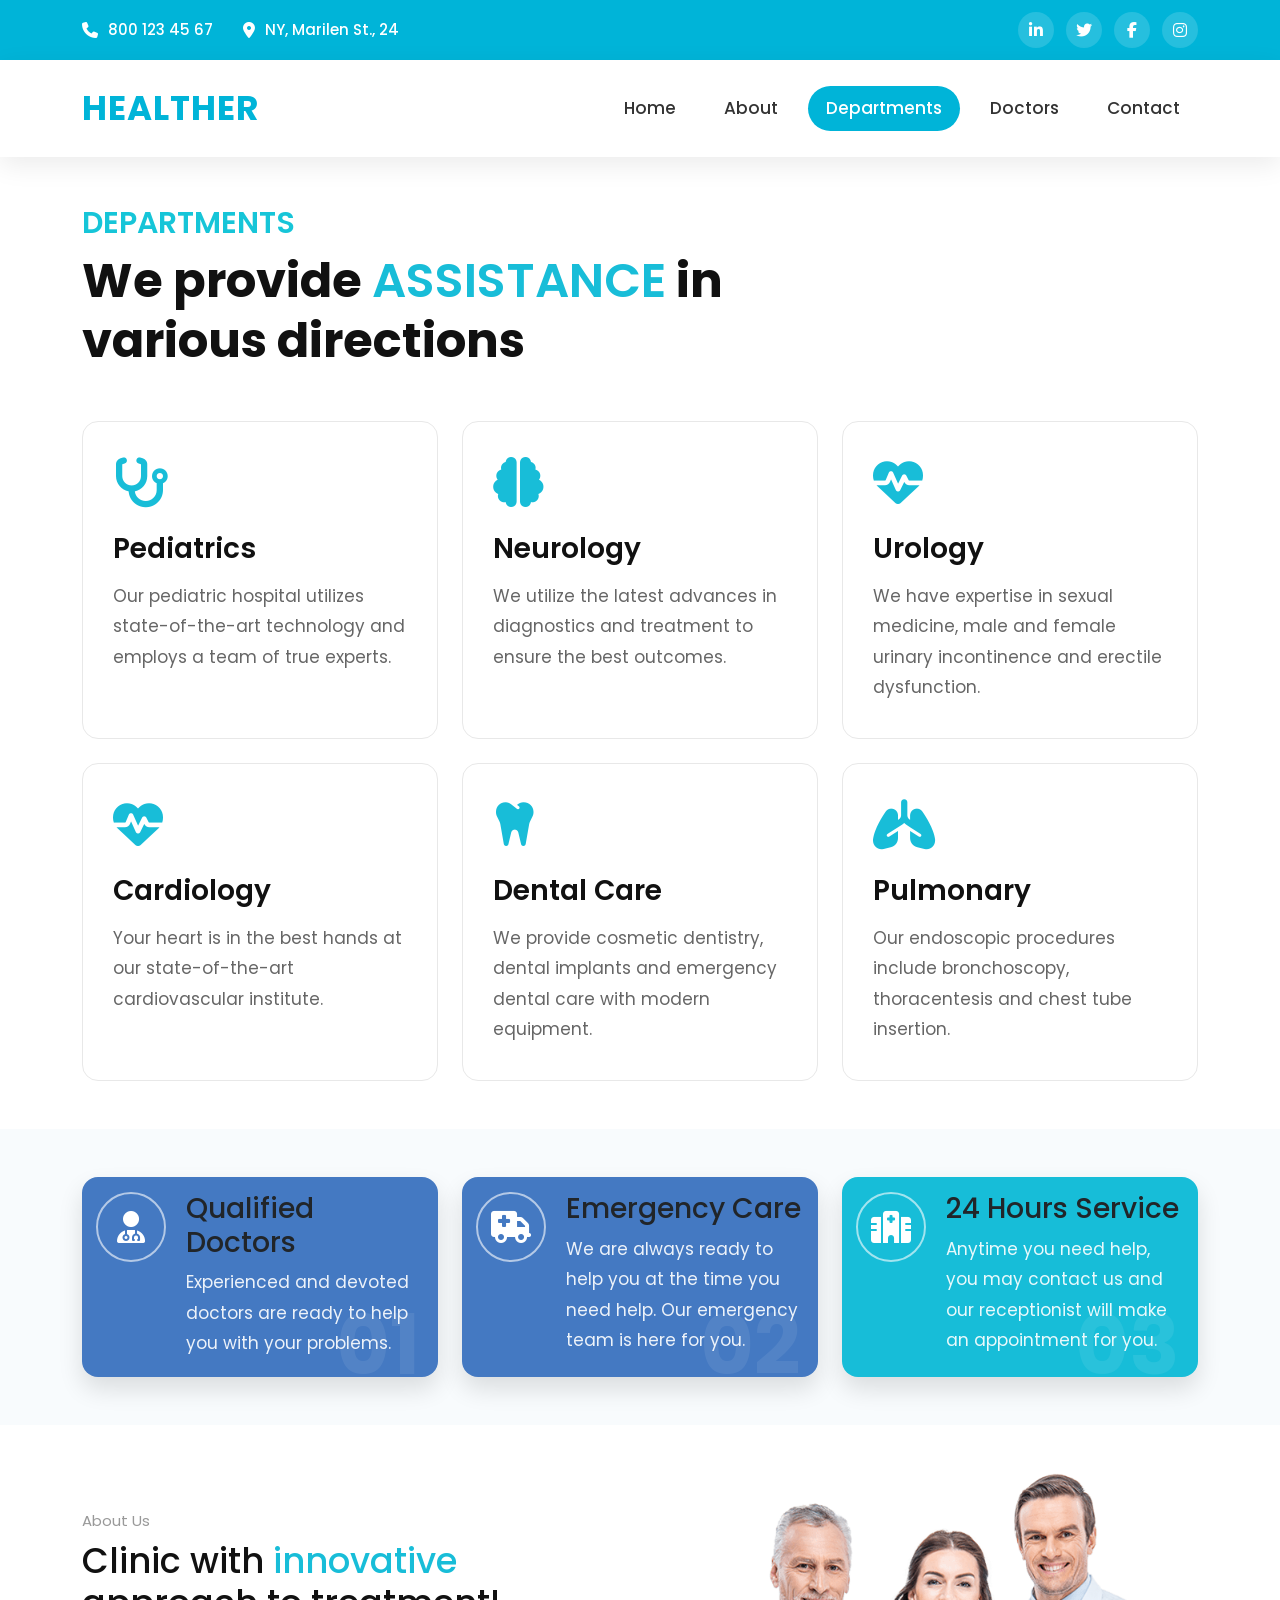
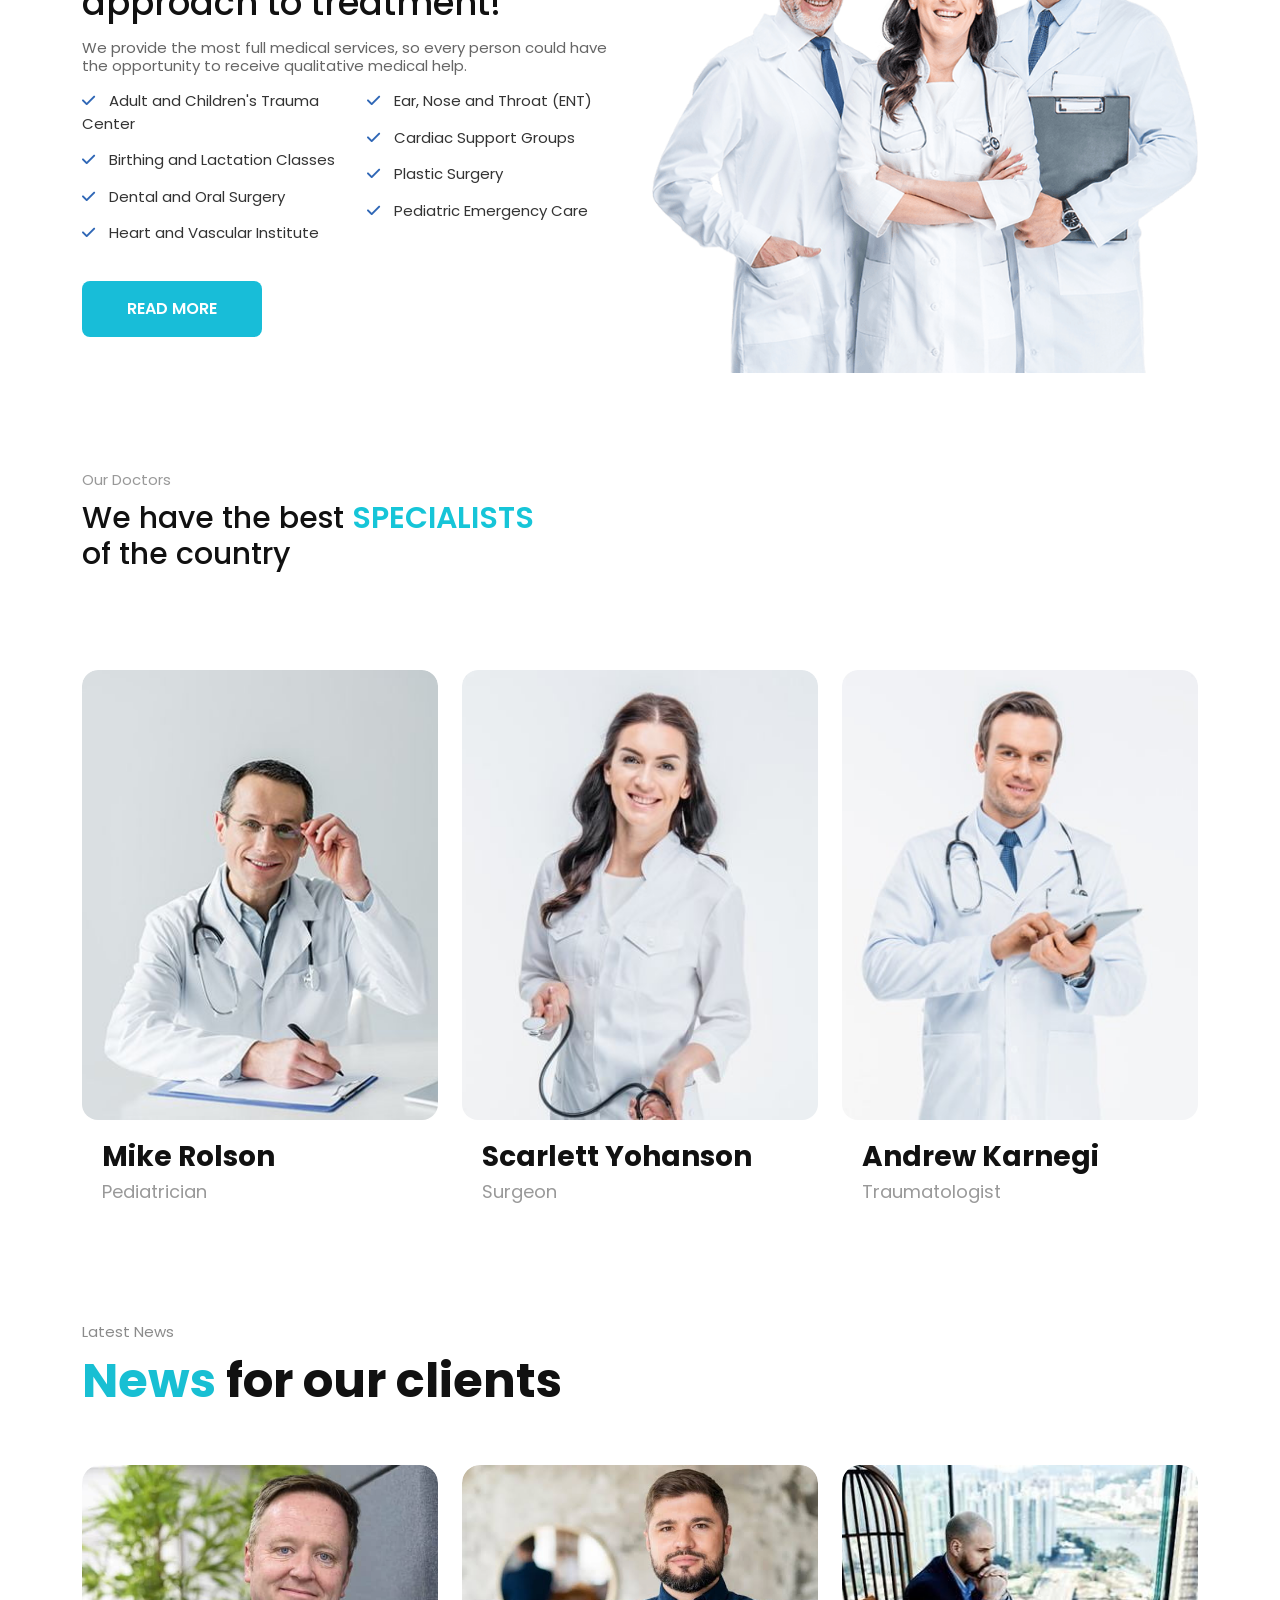
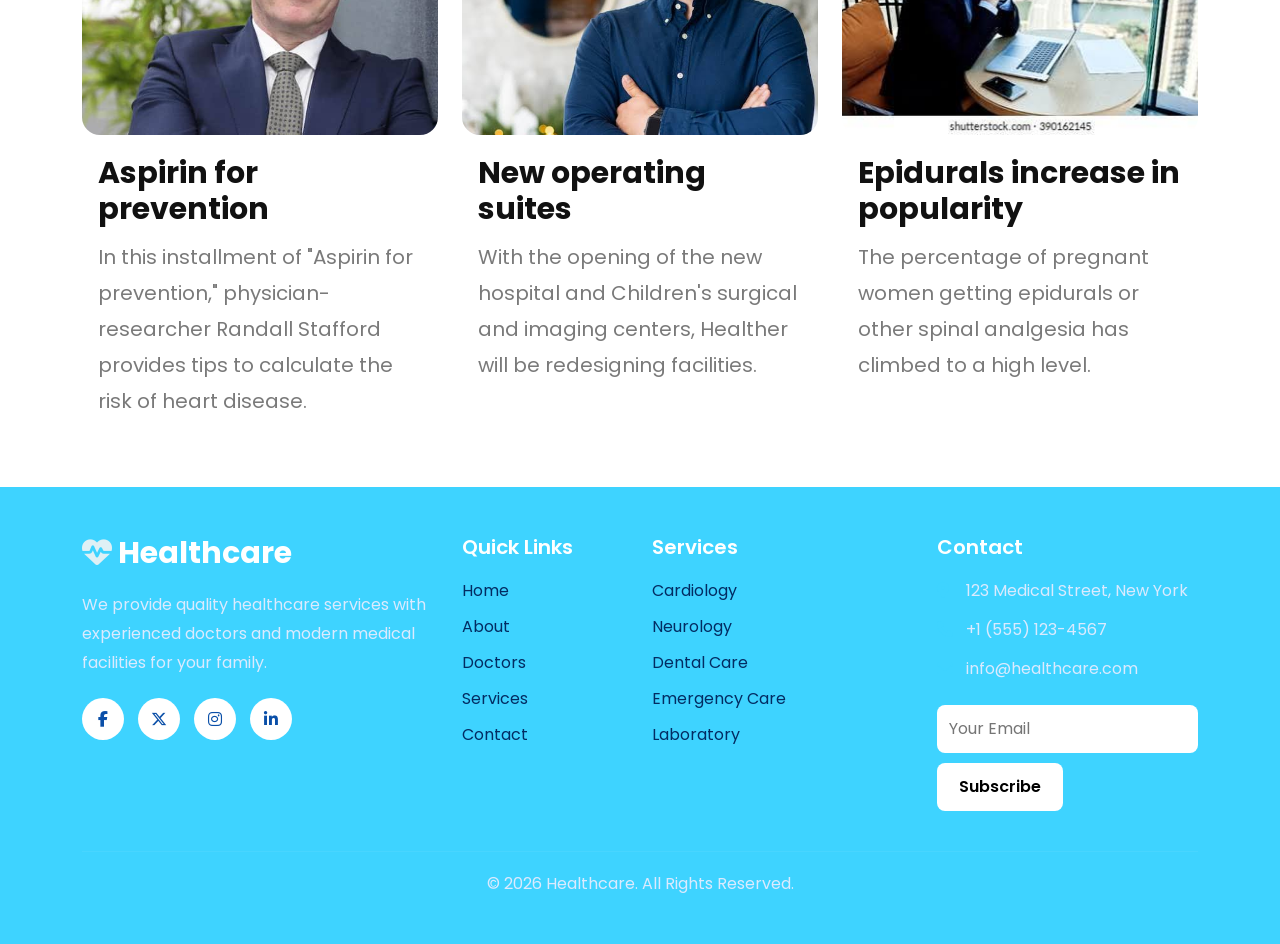
==== commit e05f943a: "Update departments.html" ====
--- a/departments.html
+++ b/departments.html
@@ -344,8 +344,6 @@
 
     </div>
 </section>
-
-            <a href="#" class="btn1">
  
 <section class="news-section py-5">
     <div class="container">
